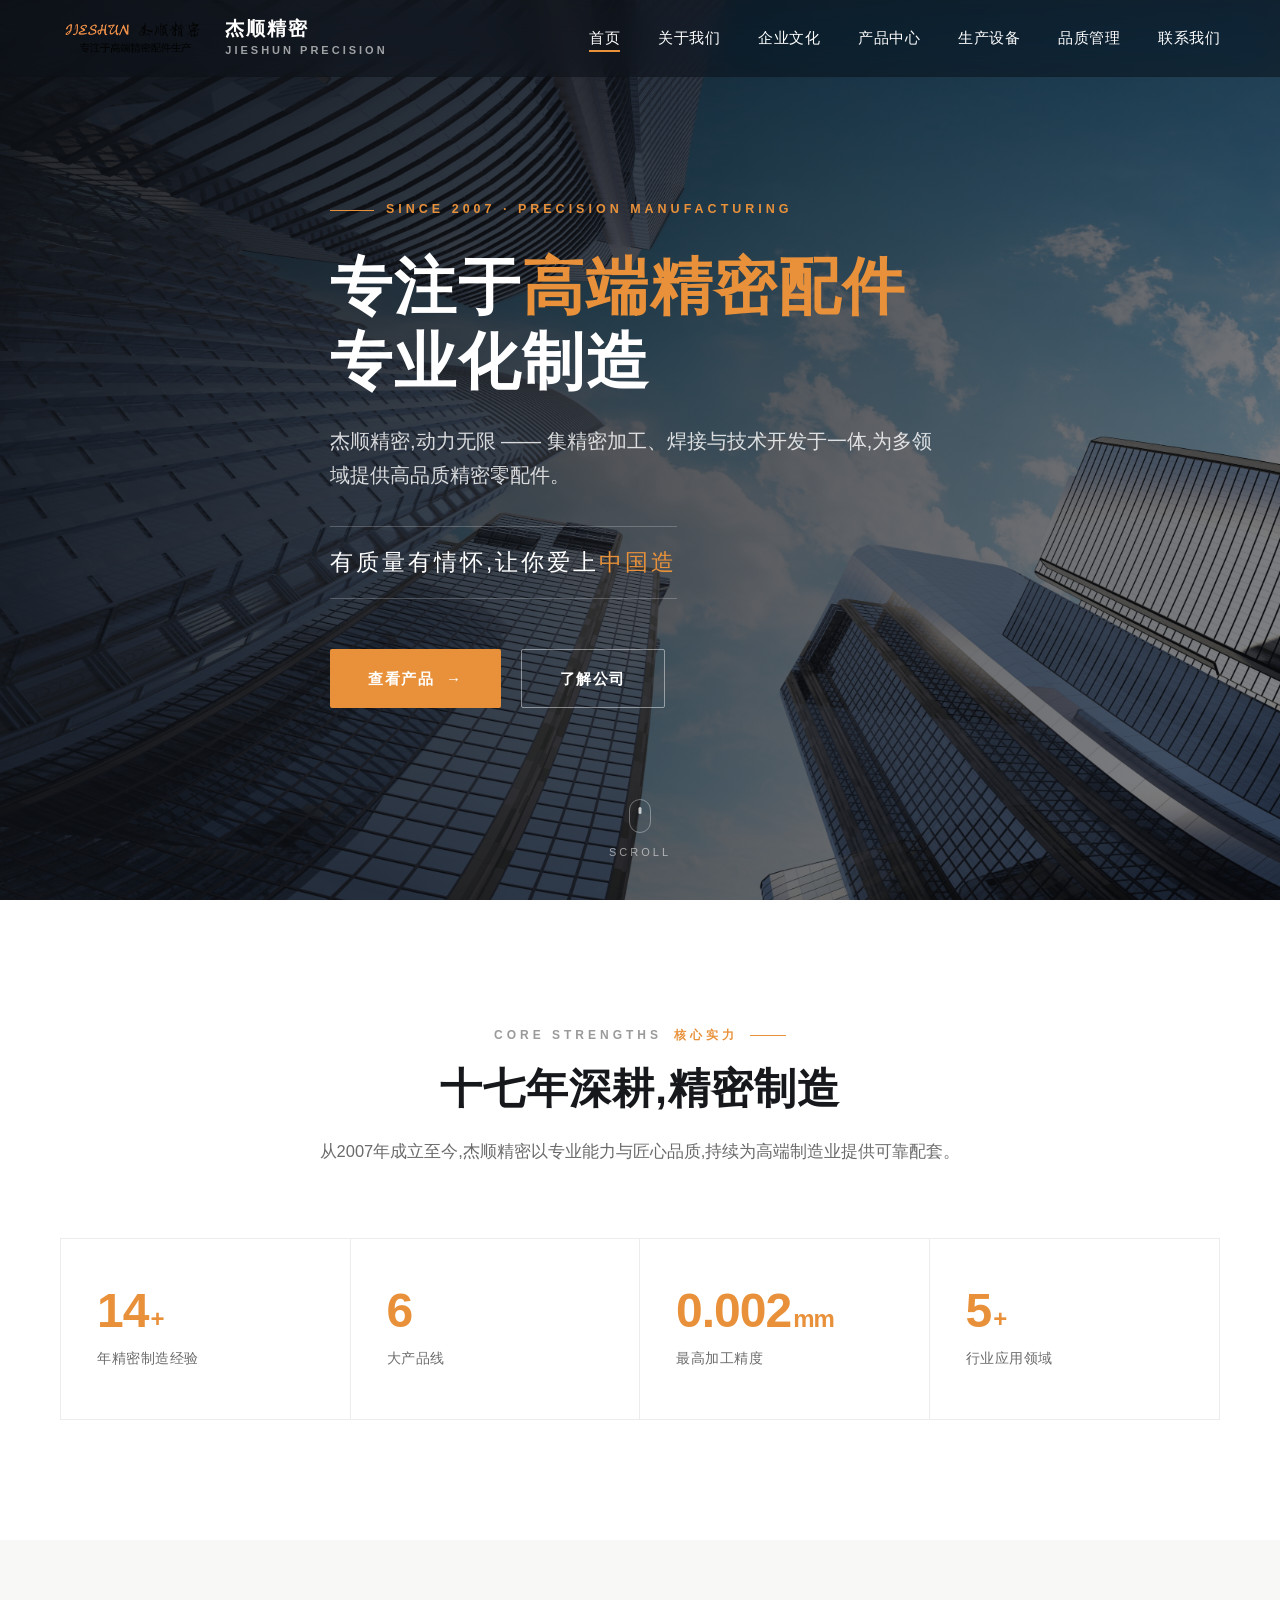
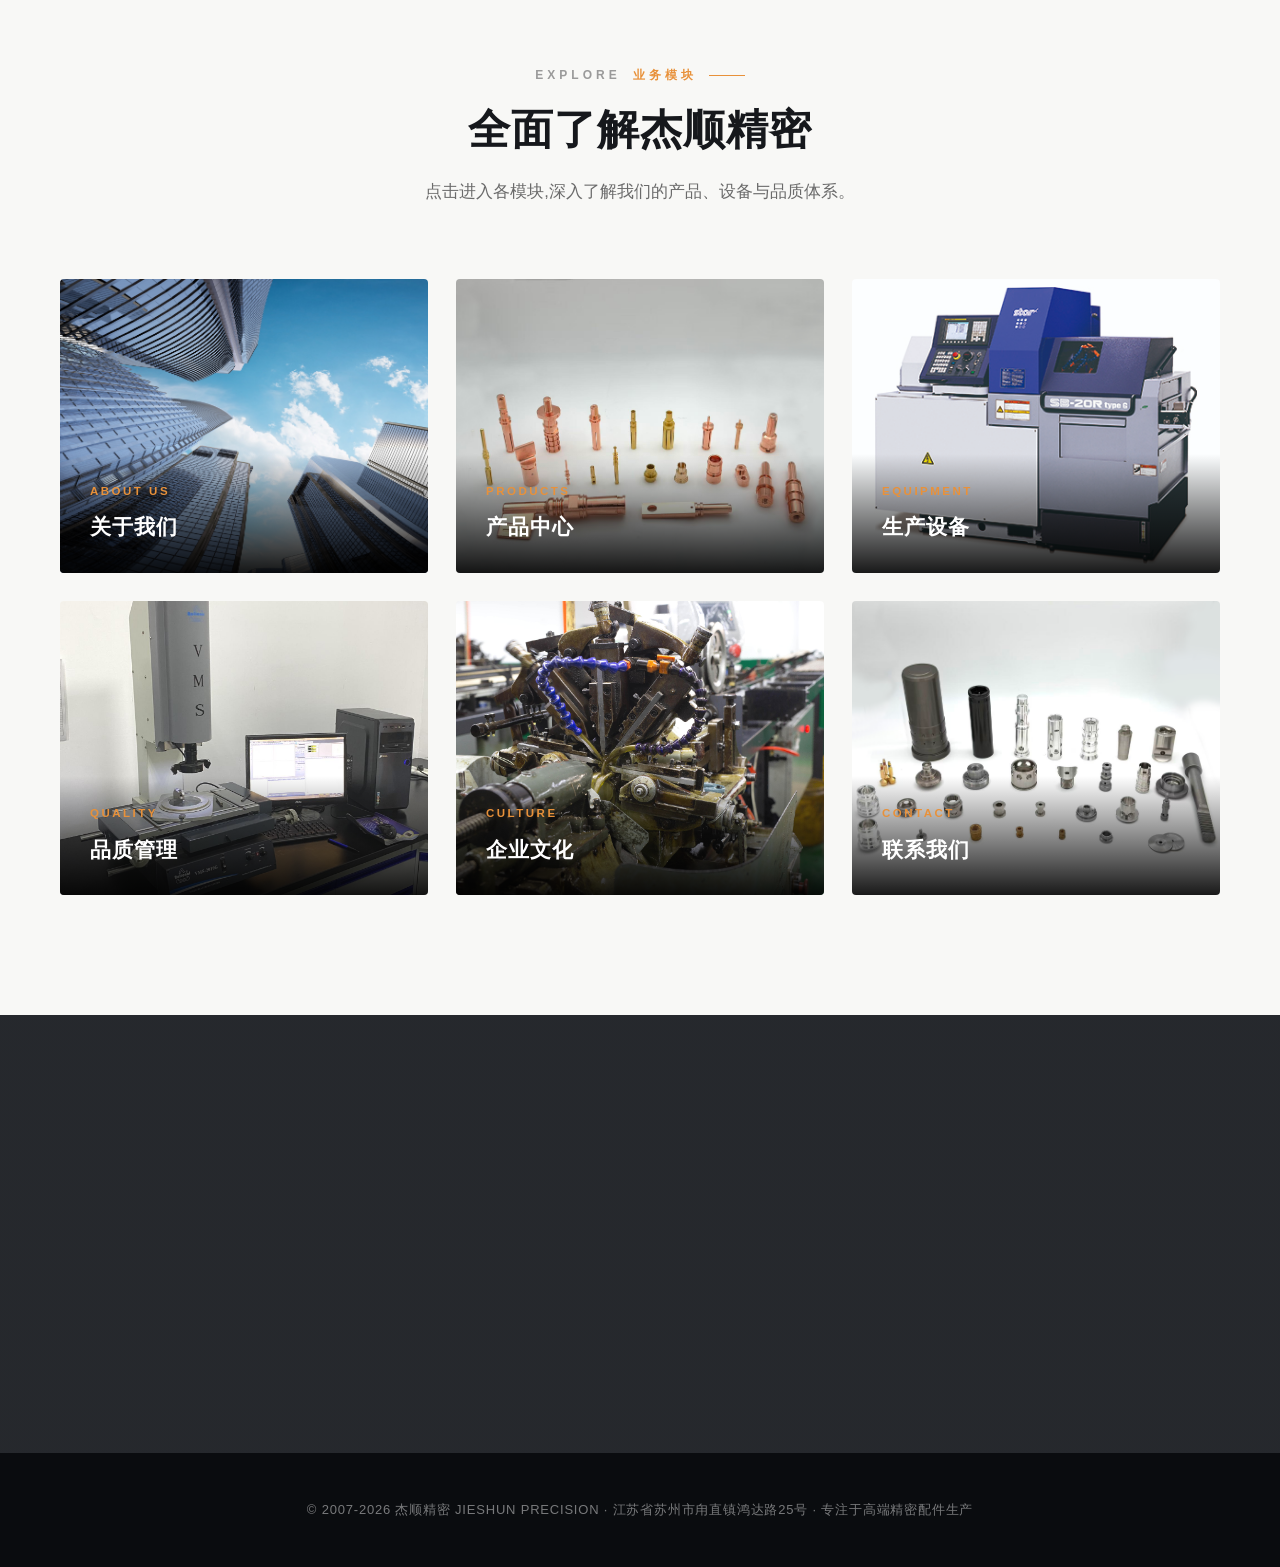
==== index.html @ 9401f881 "杰顺精密官网初始版本发布 基于企业简介PPT制作的多页面静态官网,采用HTML/CSS/JS技术栈,设计简洁大方: - 首页:Hero门户 + 核心数据 + 业务模块导航 - 关于我们/企业文化/产品" ====
<!DOCTYPE html>
<html lang="zh-CN">
<head>
<meta charset="UTF-8">
<meta name="viewport" content="width=device-width, initial-scale=1.0">
<title>杰顺精密 | JIESHUN — 专注于高端精密配件生产</title>
<meta name="description" content="杰顺精密成立于2007年,致力于高端精密零配件的专业化制造,提供高压清洗机、农机、3C电子、灯饰、汽车、航空航天及船舶用精密零配件。">
<link rel="stylesheet" href="assets/css/style.css">
</head>
<body>

<!-- Header -->
<header class="header on-dark" id="header">
  <div class="container">
    <nav class="nav">
      <a href="index.html" class="brand">
        <img src="assets/img/logo.png" alt="杰顺精密" class="brand-logo">
        <span class="brand-text">
          <span class="brand-cn">杰顺精密</span><br>
          <span class="brand-en">JIESHUN PRECISION</span>
        </span>
      </a>
      <ul class="nav-links" id="navLinks">
        <li><a href="index.html">首页</a></li>
        <li><a href="about.html">关于我们</a></li>
        <li><a href="culture.html">企业文化</a></li>
        <li><a href="products.html">产品中心</a></li>
        <li><a href="equipment.html">生产设备</a></li>
        <li><a href="quality.html">品质管理</a></li>
        <li><a href="contact.html">联系我们</a></li>
      </ul>
      <button class="nav-toggle" id="navToggle" aria-label="菜单">☰</button>
    </nav>
  </div>
</header>

<!-- Hero -->
<section class="hero" id="hero">
  <div class="hero-bg"></div>
  <div class="container">
    <div class="hero-content">
      <div class="hero-tag hero-fade f1">Since 2007 · Precision Manufacturing</div>
      <h1>
        <span class="hero-line"><span>专注于<span class="accent">高端精密配件</span></span></span>
        <span class="hero-line"><span>专业化制造</span></span>
      </h1>
      <p class="hero-sub hero-fade f2">杰顺精密,动力无限 —— 集精密加工、焊接与技术开发于一体,为多领域提供高品质精密零配件。</p>
      <div class="hero-slogan hero-fade f3">有质量有情怀,让你爱上<span>中国造</span></div>
      <div class="hero-actions hero-fade f4">
        <a href="products.html" class="btn btn-primary">查看产品 <span class="arrow">→</span></a>
        <a href="about.html" class="btn btn-ghost">了解公司</a>
      </div>
    </div>
  </div>
  <div class="scroll-hint">
    <div class="mouse"></div>
    <span>SCROLL</span>
  </div>
</section>

<!-- Highlights -->
<section class="section">
  <div class="container">
    <div class="sec-head center reveal">
      <div class="sec-eyebrow"><span class="en">CORE STRENGTHS</span> 核心实力</div>
      <h2 class="sec-title">十七年深耕,精密制造</h2>
      <p class="sec-desc">从2007年成立至今,杰顺精密以专业能力与匠心品质,持续为高端制造业提供可靠配套。</p>
    </div>
    <div class="highlights reveal d1">
      <div class="hl-card">
        <div class="hl-num"><span data-count="17">0</span><span class="unit">+</span></div>
        <div class="hl-label">年精密制造经验</div>
      </div>
      <div class="hl-card">
        <div class="hl-num"><span data-count="7">0</span></div>
        <div class="hl-label">大产品线</div>
      </div>
      <div class="hl-card">
        <div class="hl-num"><span data-count="0.002">0</span><span class="unit">mm</span></div>
        <div class="hl-label">最高加工精度</div>
      </div>
      <div class="hl-card">
        <div class="hl-num"><span data-count="6">0</span><span class="unit">+</span></div>
        <div class="hl-label">行业应用领域</div>
      </div>
    </div>
  </div>
</section>

<!-- Modules preview -->
<section class="section section-soft">
  <div class="container">
    <div class="sec-head center reveal">
      <div class="sec-eyebrow"><span class="en">EXPLORE</span> 业务模块</div>
      <h2 class="sec-title">全面了解杰顺精密</h2>
      <p class="sec-desc">点击进入各模块,深入了解我们的产品、设备与品质体系。</p>
    </div>
    <div class="modules">
      <a href="about.html" class="module-card reveal d1">
        <img src="assets/img/building.jpeg" alt="关于我们">
        <div class="module-arrow">→</div>
        <div class="module-info"><div class="m-en">About Us</div><h3>关于我们</h3></div>
      </a>
      <a href="products.html" class="module-card reveal d2">
        <img src="assets/img/product-connector.png" alt="产品中心">
        <div class="module-arrow">→</div>
        <div class="module-info"><div class="m-en">Products</div><h3>产品中心</h3></div>
      </a>
      <a href="equipment.html" class="module-card reveal d3">
        <img src="assets/img/equipment-star.jpeg" alt="生产设备">
        <div class="module-arrow">→</div>
        <div class="module-info"><div class="m-en">Equipment</div><h3>生产设备</h3></div>
      </a>
      <a href="quality.html" class="module-card reveal d1">
        <img src="assets/img/quality-1.png" alt="品质管理">
        <div class="module-arrow">→</div>
        <div class="module-info"><div class="m-en">Quality</div><h3>品质管理</h3></div>
      </a>
      <a href="culture.html" class="module-card reveal d2">
        <img src="assets/img/equipment-cam.png" alt="企业文化">
        <div class="module-arrow">→</div>
        <div class="module-info"><div class="m-en">Culture</div><h3>企业文化</h3></div>
      </a>
      <a href="contact.html" class="module-card reveal d3">
        <img src="assets/img/product-auto.png" alt="联系我们">
        <div class="module-arrow">→</div>
        <div class="module-info"><div class="m-en">Contact</div><h3>联系我们</h3></div>
      </a>
    </div>
  </div>
</section>

<!-- CTA banner -->
<section class="cta-banner">
  <div class="container">
    <div class="reveal">
      <h2>期待与您携手,共铸精密品质</h2>
      <p>如有产品需求或合作意向,欢迎随时联系杰顺精密,我们将为您提供专业的高精密配件解决方案。</p>
      <a href="contact.html" class="btn btn-primary">联系我们 <span class="arrow">→</span></a>
    </div>
  </div>
</section>

<!-- Footer -->
<footer class="footer">
  <div class="container">
    <p>© 2007-2026 杰顺精密 JIESHUN PRECISION · 江苏省苏州市甪直镇鸿达路25号 · 专注于高端精密配件生产</p>
  </div>
</footer>

<script src="assets/js/main.js"></script>
</body>
</html>
---- assets/css/style.css ----
/* ===== JIESHUN PRECISION · 官网样式 ===== */
:root{
  --orange:#E8913A;
  --orange-dark:#C97525;
  --gold:#d4a857;
  --ink:#16181c;
  --ink-soft:#3a3a3a;
  --gray:#6b6b6b;
  --gray-light:#9a9a9a;
  --line:#ececec;
  --bg:#ffffff;
  --bg-soft:#f8f8f6;
  --bg-dark:#0e1116;
  --bg-dark-2:#15181c;
  --shadow:0 24px 60px rgba(0,0,0,.1);
  --shadow-sm:0 8px 24px rgba(0,0,0,.06);
}
*{margin:0;padding:0;box-sizing:border-box}
html{scroll-behavior:smooth}
body{
  font-family:"PingFang SC","Microsoft YaHei","Helvetica Neue",Arial,sans-serif;
  color:var(--ink);background:var(--bg);line-height:1.7;
  -webkit-font-smoothing:antialiased;overflow-x:hidden;
}
img{display:block;max-width:100%}
a{text-decoration:none;color:inherit}
ul{list-style:none}
.container{max-width:1240px;margin:0 auto;padding:0 40px}

/* ===== Page enter animation ===== */
.page-enter{opacity:0;transform:translateY(16px)}
.page-enter.in{opacity:1;transform:none;transition:opacity .8s cubic-bezier(.22,.61,.36,1),transform .8s cubic-bezier(.22,.61,.36,1)}

/* ===== Header ===== */
.header{
  position:fixed;top:0;left:0;right:0;z-index:100;
  background:rgba(255,255,255,.92);backdrop-filter:blur(16px) saturate(140%);
  border-bottom:1px solid rgba(0,0,0,.05);transition:all .35s;
}
.header.scrolled{box-shadow:0 6px 30px rgba(0,0,0,.07);background:rgba(255,255,255,.97)}
.header.on-dark{background:rgba(14,17,22,.55)}
.nav{display:flex;align-items:center;justify-content:space-between;height:76px}
.brand{display:flex;align-items:center;gap:14px}
.brand-logo{height:36px;object-fit:contain}
.brand-text{line-height:1.15}
.brand-cn{font-size:19px;font-weight:700;letter-spacing:2px;color:var(--ink)}
.brand-en{font-size:11px;color:var(--gray);letter-spacing:3px;font-weight:600;text-transform:uppercase}
.header.on-dark .brand-cn,.header.on-dark .nav-links a{color:#fff}
.header.on-dark .brand-en{color:rgba(255,255,255,.6)}
.nav-links{display:flex;gap:38px}
.nav-links a{
  font-size:14.5px;color:var(--ink-soft);position:relative;padding:6px 0;
  font-weight:500;letter-spacing:.5px;transition:color .25s;
}
.nav-links a::after{
  content:"";position:absolute;left:0;bottom:0;height:2px;width:0;
  background:var(--orange);transition:width .35s cubic-bezier(.22,.61,.36,1);
}
.nav-links a:hover{color:var(--orange)}
.nav-links a:hover::after{width:100%}
.nav-links a.active{color:var(--orange)}
.nav-links a.active::after{width:100%}
.nav-toggle{display:none;font-size:24px;background:none;border:none;cursor:pointer;color:var(--ink)}

/* ===== Buttons ===== */
.btn{
  display:inline-flex;align-items:center;gap:12px;
  padding:16px 38px;font-size:15px;font-weight:600;letter-spacing:1.5px;
  border-radius:2px;transition:all .35s cubic-bezier(.22,.61,.36,1);cursor:pointer;border:none;position:relative;overflow:hidden;
}
.btn-primary{background:var(--orange);color:#fff}
.btn-primary:hover{background:var(--orange-dark);transform:translateY(-3px);box-shadow:0 12px 30px rgba(232,145,58,.35)}
.btn-ghost{background:transparent;color:#fff;border:1.5px solid rgba(255,255,255,.45)}
.btn-ghost:hover{border-color:#fff;background:rgba(255,255,255,.08);transform:translateY(-3px)}
.btn-dark{background:var(--ink);color:#fff}
.btn-dark:hover{background:#000;transform:translateY(-3px);box-shadow:0 12px 30px rgba(0,0,0,.2)}
.btn .arrow{transition:transform .3s}
.btn:hover .arrow{transform:translateX(5px)}

/* ===== Section ===== */
.section{padding:120px 0}
.section-soft{background:var(--bg-soft)}
.section-dark{background:var(--bg-dark);color:#fff}
.sec-head{max-width:760px;margin-bottom:72px}
.sec-head.center{text-align:center;margin-left:auto;margin-right:auto}
.sec-eyebrow{
  display:inline-flex;align-items:center;gap:12px;font-size:12px;letter-spacing:4px;
  color:var(--orange);text-transform:uppercase;font-weight:700;margin-bottom:18px;
}
.sec-eyebrow::before{content:"";width:36px;height:1px;background:var(--orange)}
.sec-head.center .sec-eyebrow::before{display:none}
.sec-head.center .sec-eyebrow{justify-content:center}
.sec-head.center .sec-eyebrow::after{content:"";width:36px;height:1px;background:var(--orange)}
.sec-eyebrow .en{color:var(--gray-light)}
.sec-title{font-size:42px;font-weight:700;letter-spacing:1px;margin-bottom:20px;line-height:1.25}
.sec-desc{font-size:16.5px;color:var(--gray);line-height:1.85}

/* ===== Reveal animation ===== */
.reveal{opacity:0;transform:translateY(36px);transition:opacity .9s cubic-bezier(.22,.61,.36,1),transform .9s cubic-bezier(.22,.61,.36,1)}
.reveal.in{opacity:1;transform:none}
.reveal.d1{transition-delay:.12s}
.reveal.d2{transition-delay:.24s}
.reveal.d3{transition-delay:.36s}

/* ===== Page hero (sub pages) ===== */
.page-hero{
  position:relative;padding:200px 0 100px;color:#fff;overflow:hidden;
}
.page-hero::before{
  content:"";position:absolute;inset:0;
  background:linear-gradient(120deg,rgba(14,17,22,.96) 0%,rgba(14,17,22,.75) 55%,rgba(14,17,22,.5) 100%),
    url("../img/building.jpeg") center/cover no-repeat;
}
.page-hero .container{position:relative;z-index:2}
.page-hero .sec-eyebrow{color:var(--orange)}
.page-hero .sec-eyebrow .en{color:rgba(255,255,255,.5)}
.page-hero h1{font-size:52px;font-weight:700;letter-spacing:1px;margin-bottom:18px;line-height:1.2}
.page-hero .ph-sub{font-size:18px;color:rgba(255,255,255,.75);max-width:560px;font-weight:300}
.breadcrumb{margin-top:28px;font-size:13px;color:rgba(255,255,255,.45);letter-spacing:1px}
.breadcrumb a:hover{color:var(--orange)}
.breadcrumb .sep{margin:0 10px}

/* ===== Hero (home) ===== */
.hero{
  position:relative;min-height:100vh;display:flex;align-items:center;color:#fff;overflow:hidden;
}
.hero-bg{
  position:absolute;inset:0;
  background:linear-gradient(115deg,rgba(14,17,22,.94) 0%,rgba(14,17,22,.7) 50%,rgba(14,17,22,.5) 100%),
    url("../img/building.jpeg") center/cover no-repeat;
  transform:scale(1.05);
}
.hero-content{position:relative;z-index:2;max-width:780px}
.hero-tag{
  display:inline-flex;align-items:center;gap:12px;font-size:12.5px;letter-spacing:4px;
  color:var(--orange);text-transform:uppercase;margin-bottom:28px;font-weight:700;
}
.hero-tag::before{content:"";width:44px;height:1px;background:var(--orange)}
.hero h1{font-size:62px;line-height:1.22;font-weight:700;letter-spacing:2px;margin-bottom:24px}
.hero h1 .accent{color:var(--orange);position:relative}
.hero-sub{font-size:20px;color:rgba(255,255,255,.82);margin-bottom:34px;font-weight:300;max-width:620px}
.hero-slogan{
  display:inline-block;padding:16px 0;font-size:23px;font-weight:500;letter-spacing:3px;
  border-top:1px solid rgba(255,255,255,.22);border-bottom:1px solid rgba(255,255,255,.22);margin-bottom:50px;
}
.hero-slogan span{color:var(--orange)}
.hero-actions{display:flex;gap:20px;flex-wrap:wrap}
.scroll-hint{position:absolute;bottom:38px;left:50%;transform:translateX(-50%);color:rgba(255,255,255,.55);font-size:11px;letter-spacing:3px;z-index:2;display:flex;flex-direction:column;align-items:center;gap:10px}
.scroll-hint .mouse{width:22px;height:34px;border:1.5px solid rgba(255,255,255,.35);border-radius:12px;position:relative}
.scroll-hint .mouse::before{content:"";position:absolute;top:7px;left:50%;transform:translateX(-50%);width:3px;height:7px;background:rgba(255,255,255,.7);border-radius:2px;animation:wheel 1.7s infinite}
@keyframes wheel{0%{opacity:1;transform:translate(-50%,0)}100%{opacity:0;transform:translate(-50%,10px)}}

/* hero text staggered enter */
.hero-line{display:block;overflow:hidden}
.hero-line>span{display:block;transform:translateY(110%);transition:transform 1s cubic-bezier(.22,.61,.36,1)}
.hero.in .hero-line>span{transform:none}
.hero.in .hero-line:nth-child(2)>span{transition-delay:.12s}
.hero.in .hero-line:nth-child(3)>span{transition-delay:.24s}
.hero-fade{opacity:0;transform:translateY(20px);transition:opacity .9s,transform .9s}
.hero.in .hero-fade{opacity:1;transform:none}
.hero.in .hero-fade.f1{transition-delay:.5s}
.hero.in .hero-fade.f2{transition-delay:.62s}
.hero.in .hero-fade.f3{transition-delay:.74s}
.hero.in .hero-fade.f4{transition-delay:.86s}

/* ===== Home highlights ===== */
.highlights{display:grid;grid-template-columns:repeat(4,1fr);gap:0;border:1px solid var(--line);background:#fff}
.hl-card{padding:48px 36px;border-right:1px solid var(--line);transition:background .35s}
.hl-card:last-child{border-right:none}
.hl-card:hover{background:var(--bg-soft)}
.hl-num{font-size:48px;font-weight:700;color:var(--orange);line-height:1;font-family:"Helvetica Neue",Arial;letter-spacing:-1px}
.hl-num .unit{font-size:24px;margin-left:2px}
.hl-label{font-size:14px;color:var(--gray);margin-top:12px;letter-spacing:.5px}

/* ===== Home modules preview ===== */
.modules{display:grid;grid-template-columns:repeat(3,1fr);gap:28px}
.module-card{
  position:relative;border-radius:4px;overflow:hidden;background:var(--bg-dark);aspect-ratio:4/3.2;
  transition:transform .5s cubic-bezier(.22,.61,.36,1),box-shadow .5s;
}
.module-card img{width:100%;height:100%;object-fit:cover;transition:transform .8s cubic-bezier(.22,.61,.36,1),opacity .4s}
.module-card:hover{transform:translateY(-8px);box-shadow:var(--shadow)}
.module-card:hover img{transform:scale(1.1);opacity:.7}
.module-info{position:absolute;left:0;right:0;bottom:0;padding:28px 30px;color:#fff;background:linear-gradient(180deg,transparent,rgba(0,0,0,.9))}
.module-info .m-en{font-size:11.5px;color:var(--orange);letter-spacing:2.5px;text-transform:uppercase;margin-bottom:8px;font-weight:700}
.module-info h3{font-size:21px;font-weight:700;letter-spacing:1px}
.module-arrow{position:absolute;top:24px;right:24px;width:42px;height:42px;border-radius:50%;background:rgba(255,255,255,.15);backdrop-filter:blur(6px);display:flex;align-items:center;justify-content:center;color:#fff;font-size:18px;transition:all .4s;opacity:0;transform:translateX(-10px)}
.module-card:hover .module-arrow{opacity:1;transform:none;background:var(--orange)}

/* ===== CTA banner ===== */
.cta-banner{position:relative;padding:100px 0;color:#fff;text-align:center;overflow:hidden}
.cta-banner::before{content:"";position:absolute;inset:0;background:linear-gradient(rgba(14,17,22,.9),rgba(14,17,22,.9)),url("../img/equipment-star.jpeg") center/cover fixed no-repeat}
.cta-banner .container{position:relative;z-index:2}
.cta-banner h2{font-size:40px;font-weight:700;letter-spacing:1px;margin-bottom:18px}
.cta-banner p{font-size:17px;color:rgba(255,255,255,.7);margin-bottom:36px;max-width:560px;margin-left:auto;margin-right:auto}

/* ===== About page ===== */
.about-intro{display:grid;grid-template-columns:1.15fr 1fr;gap:72px;align-items:center}
.about-est{font-size:14px;color:var(--orange);letter-spacing:3px;font-weight:700;margin-bottom:18px}
.about-text{font-size:16.5px;color:var(--ink-soft);line-height:2.05;margin-bottom:26px}
.about-text .hl{color:var(--orange);font-weight:700;font-size:22px}
.about-quote{padding:28px 32px;background:var(--bg-soft);border-left:3px solid var(--orange);font-size:18px;font-weight:500;color:var(--ink);line-height:1.85}
.about-quote span{display:block;font-size:14px;color:var(--gray);font-weight:400;margin-top:10px}
.about-img{position:relative;border-radius:4px;overflow:hidden;box-shadow:var(--shadow)}
.about-img img{width:100%;height:520px;object-fit:cover}
.about-img::after{content:"";position:absolute;inset:0;background:linear-gradient(180deg,transparent 55%,rgba(0,0,0,.3))}
.about-img .img-cap{position:absolute;left:0;right:0;bottom:0;padding:24px 28px;color:#fff;z-index:2;font-size:15px;letter-spacing:1px;font-weight:500}

.about-stats-row{display:grid;grid-template-columns:repeat(4,1fr);gap:0;border-top:1px solid var(--line);border-bottom:1px solid var(--line);background:#fff}
.as-cell{padding:48px 32px;border-right:1px solid var(--line);text-align:center}
.as-cell:last-child{border-right:none}
.as-num{font-size:46px;font-weight:700;color:var(--ink);line-height:1;font-family:"Helvetica Neue",Arial}
.as-num .u{color:var(--orange);font-size:24px;margin-left:2px}
.as-label{font-size:13.5px;color:var(--gray);margin-top:14px;letter-spacing:.5px}

.about-vision{display:grid;grid-template-columns:1fr 1fr;gap:60px;align-items:center}
.vision-img{border-radius:4px;overflow:hidden;box-shadow:var(--shadow)}
.vision-img img{width:100%;height:460px;object-fit:cover}
.vision-text h3{font-size:30px;font-weight:700;margin-bottom:20px;letter-spacing:1px}
.vision-text p{font-size:16px;color:var(--ink-soft);line-height:2;margin-bottom:18px}

/* ===== Culture page ===== */
.culture-grid{display:grid;grid-template-columns:repeat(4,1fr);gap:24px}
.culture-card{background:#fff;border:1px solid var(--line);border-radius:4px;padding:46px 32px;transition:all .4s;position:relative;overflow:hidden}
.culture-card::before{content:"";position:absolute;top:0;left:0;width:100%;height:3px;background:var(--orange);transform:scaleX(0);transform-origin:left;transition:transform .45s cubic-bezier(.22,.61,.36,1)}
.culture-card:hover{transform:translateY(-8px);box-shadow:var(--shadow);border-color:transparent}
.culture-card:hover::before{transform:scaleX(1)}
.culture-num{font-size:13px;color:var(--orange);letter-spacing:2px;font-weight:700;margin-bottom:18px}
.culture-card h3{font-size:22px;font-weight:700;margin-bottom:16px;letter-spacing:1px}
.culture-card p{font-size:14.5px;color:var(--gray);line-height:1.9}

.culture-detail{display:grid;grid-template-columns:1fr 1fr;gap:40px;margin-top:60px}
.cd-card{background:var(--bg-soft);padding:48px 40px;border-radius:4px;border-top:3px solid var(--orange)}
.cd-card .cd-en{font-size:12px;color:var(--orange);letter-spacing:3px;font-weight:700;text-transform:uppercase;margin-bottom:14px}
.cd-card h4{font-size:24px;font-weight:700;margin-bottom:18px}
.cd-card p{font-size:15.5px;color:var(--ink-soft);line-height:1.95}
.cd-card ul{margin-top:18px}
.cd-card li{padding:7px 0 7px 22px;position:relative;font-size:15px;color:var(--ink-soft)}
.cd-card li::before{content:"";position:absolute;left:0;top:14px;width:8px;height:8px;background:var(--orange);border-radius:50%}

/* ===== Products page ===== */
.product-tabs{display:flex;gap:12px;flex-wrap:wrap;margin-bottom:48px;justify-content:center}
.ptab{
  padding:11px 26px;border:1px solid var(--line);background:#fff;border-radius:30px;
  font-size:14.5px;font-weight:500;color:var(--ink-soft);cursor:pointer;transition:all .3s;letter-spacing:.5px;
}
.ptab:hover{border-color:var(--orange);color:var(--orange)}
.ptab.active{background:var(--orange);color:#fff;border-color:var(--orange);box-shadow:0 8px 20px rgba(232,145,58,.3)}
.products-gallery{display:grid;grid-template-columns:repeat(3,1fr);gap:28px}
.pcard{position:relative;border-radius:4px;overflow:hidden;background:var(--bg-dark);aspect-ratio:4/3;cursor:pointer}
.pcard img{width:100%;height:100%;object-fit:cover;transition:transform .7s,opacity .4s}
.pcard:hover img{transform:scale(1.1);opacity:.78}
.pcard .p-mask{position:absolute;inset:0;background:linear-gradient(180deg,transparent 45%,rgba(0,0,0,.9));display:flex;align-items:flex-end;padding:26px 28px;color:#fff}
.pcard .p-en{font-size:11.5px;color:var(--orange);letter-spacing:2.5px;text-transform:uppercase;margin-bottom:8px;font-weight:700}
.pcard h3{font-size:20px;font-weight:700;letter-spacing:1px}
.pcard .p-desc{max-height:0;overflow:hidden;opacity:0;transition:all .5s;font-size:13.5px;color:rgba(255,255,255,.85);margin-top:10px;line-height:1.7}
.pcard:hover .p-desc{max-height:120px;opacity:1}

.product-feature{display:grid;grid-template-columns:1fr 1fr;gap:60px;align-items:center;margin-top:100px;padding-top:80px;border-top:1px solid var(--line)}
.pf-img{border-radius:4px;overflow:hidden;box-shadow:var(--shadow)}
.pf-img img{width:100%;height:440px;object-fit:cover}
.pf-text h3{font-size:28px;font-weight:700;margin-bottom:18px}
.pf-text p{font-size:16px;color:var(--ink-soft);line-height:2;margin-bottom:20px}
.pf-list li{padding:10px 0 10px 28px;position:relative;font-size:15.5px;color:var(--ink-soft);border-bottom:1px solid var(--line)}
.pf-list li::before{content:"✓";position:absolute;left:0;top:10px;color:var(--orange);font-weight:700;font-size:17px}
.pf-list li:last-child{border-bottom:none}

/* ===== Equipment page ===== */
.equip-summary{display:grid;grid-template-columns:repeat(4,1fr);gap:24px;margin-bottom:80px}
.es-card{background:#fff;border:1px solid var(--line);border-radius:4px;padding:36px 28px;text-align:center;transition:all .35s}
.es-card:hover{transform:translateY(-6px);box-shadow:var(--shadow-sm);border-color:transparent}
.es-num{font-size:40px;font-weight:700;color:var(--orange);line-height:1;font-family:"Helvetica Neue",Arial}
.es-label{font-size:14px;color:var(--gray);margin-top:12px}

.equip-grid{display:grid;grid-template-columns:repeat(2,1fr);gap:32px}
.equip-card{background:#fff;border:1px solid var(--line);border-radius:4px;overflow:hidden;display:grid;grid-template-columns:1fr 1fr;transition:all .4s}
.equip-card:hover{box-shadow:var(--shadow);transform:translateY(-6px);border-color:transparent}
.equip-img{background:var(--bg-soft);overflow:hidden}
.equip-img img{width:100%;height:100%;object-fit:cover;transition:transform .7s}
.equip-card:hover .equip-img img{transform:scale(1.06)}
.equip-body{padding:36px 32px}
.equip-body .e-tag{font-size:12px;color:var(--orange);letter-spacing:2.5px;font-weight:700;margin-bottom:12px;text-transform:uppercase}
.equip-body h3{font-size:21px;font-weight:700;margin-bottom:16px;letter-spacing:.5px}
.equip-body li{font-size:14.5px;color:var(--ink-soft);padding:6px 0 6px 20px;position:relative}
.equip-body li::before{content:"";position:absolute;left:0;top:13px;width:7px;height:7px;background:var(--orange);border-radius:50%}

.equip-table{margin-top:80px;background:#fff;border:1px solid var(--line);border-radius:4px;overflow:hidden}
.equip-table h3{padding:28px 36px;font-size:20px;font-weight:700;border-bottom:1px solid var(--line);background:var(--bg-soft)}
.etbl{width:100%;border-collapse:collapse}
.etbl th,.etbl td{padding:16px 36px;text-align:left;font-size:14px;border-bottom:1px solid var(--line)}
.etbl th{background:var(--bg-soft);color:var(--gray);font-weight:600;letter-spacing:.5px;font-size:12.5px;text-transform:uppercase}
.etbl tr:last-child td{border-bottom:none}
.etbl tbody tr:hover{background:var(--bg-soft)}
.etbl td:first-child{font-weight:600;color:var(--ink)}

/* ===== Quality page ===== */
.quality-flow{display:flex;flex-wrap:wrap;align-items:center;justify-content:center;gap:6px;margin-bottom:72px}
.flow-step{background:#fff;border:1px solid var(--line);padding:13px 24px;border-radius:30px;font-size:14px;font-weight:500;color:var(--ink-soft);transition:all .35s}
.flow-step:hover{background:var(--orange);color:#fff;border-color:var(--orange);transform:translateY(-3px);box-shadow:0 8px 18px rgba(232,145,58,.25)}
.flow-arrow{color:var(--orange);font-weight:700;font-size:16px}
.quality-grid{display:grid;grid-template-columns:repeat(4,1fr);gap:22px}
.quality-card{background:#fff;border:1px solid var(--line);border-radius:4px;padding:40px 26px;text-align:center;transition:all .35s}
.quality-card:hover{transform:translateY(-8px);box-shadow:var(--shadow);border-color:transparent}
.q-icon{width:58px;height:58px;margin:0 auto 20px;border-radius:50%;background:var(--bg-soft);display:flex;align-items:center;justify-content:center;color:var(--orange);font-size:22px;font-weight:700;border:1.5px solid var(--orange);font-family:"Helvetica Neue",Arial}
.quality-card h4{font-size:17px;font-weight:700;margin-bottom:8px}
.quality-card p{font-size:13.5px;color:var(--gray);line-height:1.7}
.quality-imgs{display:grid;grid-template-columns:repeat(2,1fr);gap:28px;margin-top:72px}
.qbox{border-radius:4px;overflow:hidden;box-shadow:var(--shadow-sm);background:#fff}
.qbox img{width:100%;height:340px;object-fit:cover;transition:transform .6s}
.qbox:hover img{transform:scale(1.05)}
.qcap{padding:18px 26px;text-align:center;font-size:15px;font-weight:600;color:var(--ink-soft);border-top:1px solid var(--line)}

/* ===== Contact page ===== */
.contact-grid{display:grid;grid-template-columns:1.1fr 1fr;gap:72px;align-items:start}
.contact-info h3{font-size:30px;font-weight:700;margin-bottom:14px;letter-spacing:1px}
.contact-info .c-sub{color:rgba(255,255,255,.6);margin-bottom:40px;font-size:15.5px}
.contact-list li{display:flex;gap:20px;padding:22px 0;border-bottom:1px solid rgba(255,255,255,.12)}
.contact-list .c-ico{flex-shrink:0;width:46px;height:46px;border-radius:50%;background:var(--orange);display:flex;align-items:center;justify-content:center;font-size:19px;color:#fff}
.contact-list .c-label{font-size:12.5px;color:rgba(255,255,255,.5);margin-bottom:5px;letter-spacing:1px}
.contact-list .c-value{font-size:17px;color:#fff;font-weight:500}
.contact-map{background:rgba(255,255,255,.04);border:1px solid rgba(255,255,255,.13);border-radius:4px;padding:56px 40px;display:flex;flex-direction:column;justify-content:center;align-items:center;text-align:center;min-height:340px}
.contact-map .pin{width:72px;height:72px;border-radius:50%;background:var(--orange);display:flex;align-items:center;justify-content:center;font-size:32px;color:#fff;margin-bottom:28px;box-shadow:0 12px 30px rgba(232,145,58,.35)}
.contact-map h4{font-size:20px;margin-bottom:10px}
.contact-map p{color:rgba(255,255,255,.6);font-size:14.5px;max-width:300px;line-height:1.8}

/* ===== Footer ===== */
.footer{background:#0a0c0f;color:rgba(255,255,255,.45);padding:46px 0;text-align:center}
.footer p{font-size:13px;letter-spacing:.8px}

/* ===== Responsive ===== */
@media(max-width:980px){
  .nav-links{display:none}
  .nav-toggle{display:block}
  .nav-links.open{display:flex;flex-direction:column;position:absolute;top:76px;left:0;right:0;background:#fff;padding:24px 40px;gap:18px;border-bottom:1px solid var(--line);box-shadow:0 12px 30px rgba(0,0,0,.08)}
  .header.on-dark .nav-links.open a{color:var(--ink)}
  .hero h1{font-size:40px}
  .hero-sub{font-size:17px}
  .page-hero h1{font-size:38px}
  .sec-title{font-size:32px}
  .about-intro,.about-vision,.contact-grid,.product-feature,.culture-detail{grid-template-columns:1fr;gap:44px}
  .about-img img,.vision-img img{height:340px}
  .culture-grid,.modules,.products-gallery{grid-template-columns:repeat(2,1fr)}
  .highlights,.about-stats-row,.equip-summary{grid-template-columns:repeat(2,1fr)}
  .hl-card,.as-cell{border-bottom:1px solid var(--line)}
  .equip-grid{grid-template-columns:1fr}
  .equip-card{grid-template-columns:1fr}
  .equip-img img{height:240px}
  .quality-grid{grid-template-columns:repeat(2,1fr)}
  .container{padding:0 24px}
  .section{padding:80px 0}
  .page-hero{padding:150px 0 70px}
  .cta-banner h2{font-size:30px}
}
@media(max-width:560px){
  .culture-grid,.modules,.products-gallery,.highlights,.about-stats-row,.equip-summary,.quality-grid,.quality-imgs{grid-template-columns:1fr}
  .hero h1{font-size:32px}
  .hero-slogan{font-size:19px}
  .page-hero h1{font-size:30px}
  .sec-title{font-size:26px}
  .hl-num,.as-num,.es-num{font-size:36px}
  .etbl th,.etbl td{padding:14px 20px;font-size:13px}
}
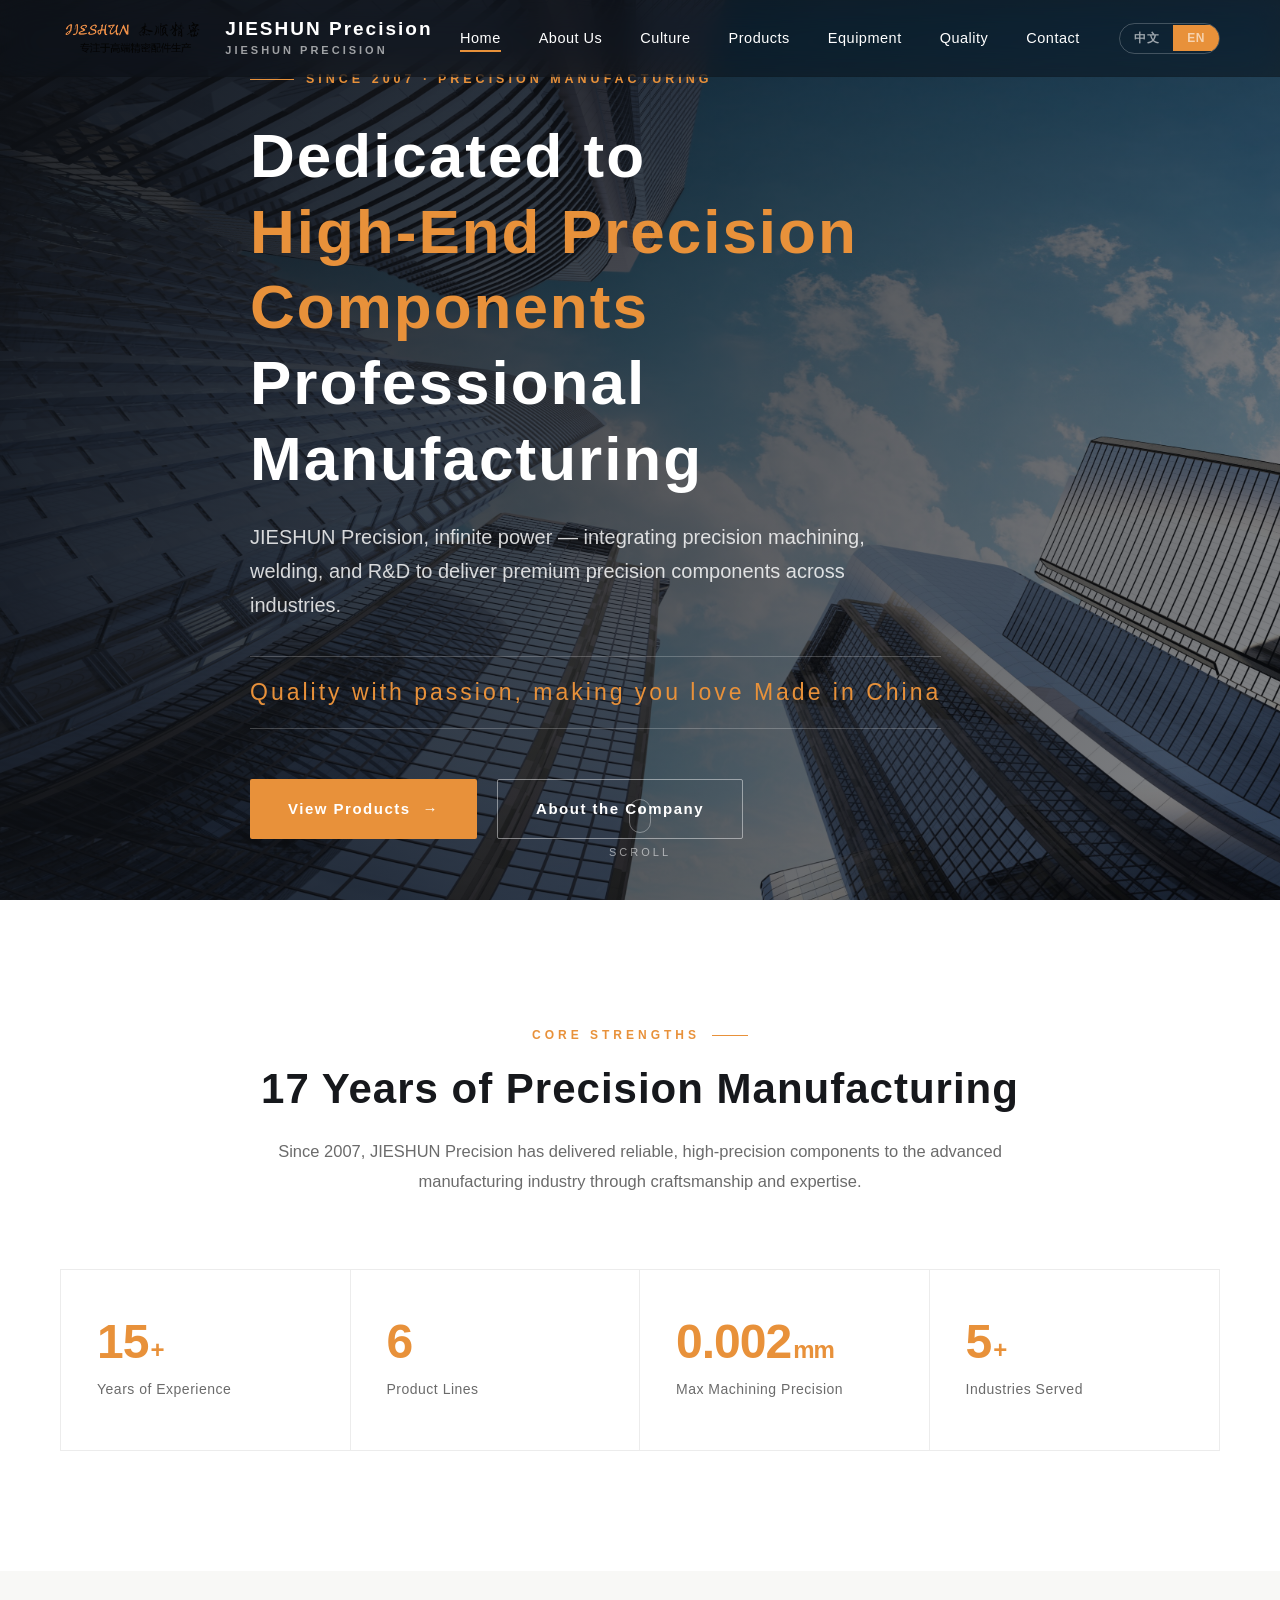
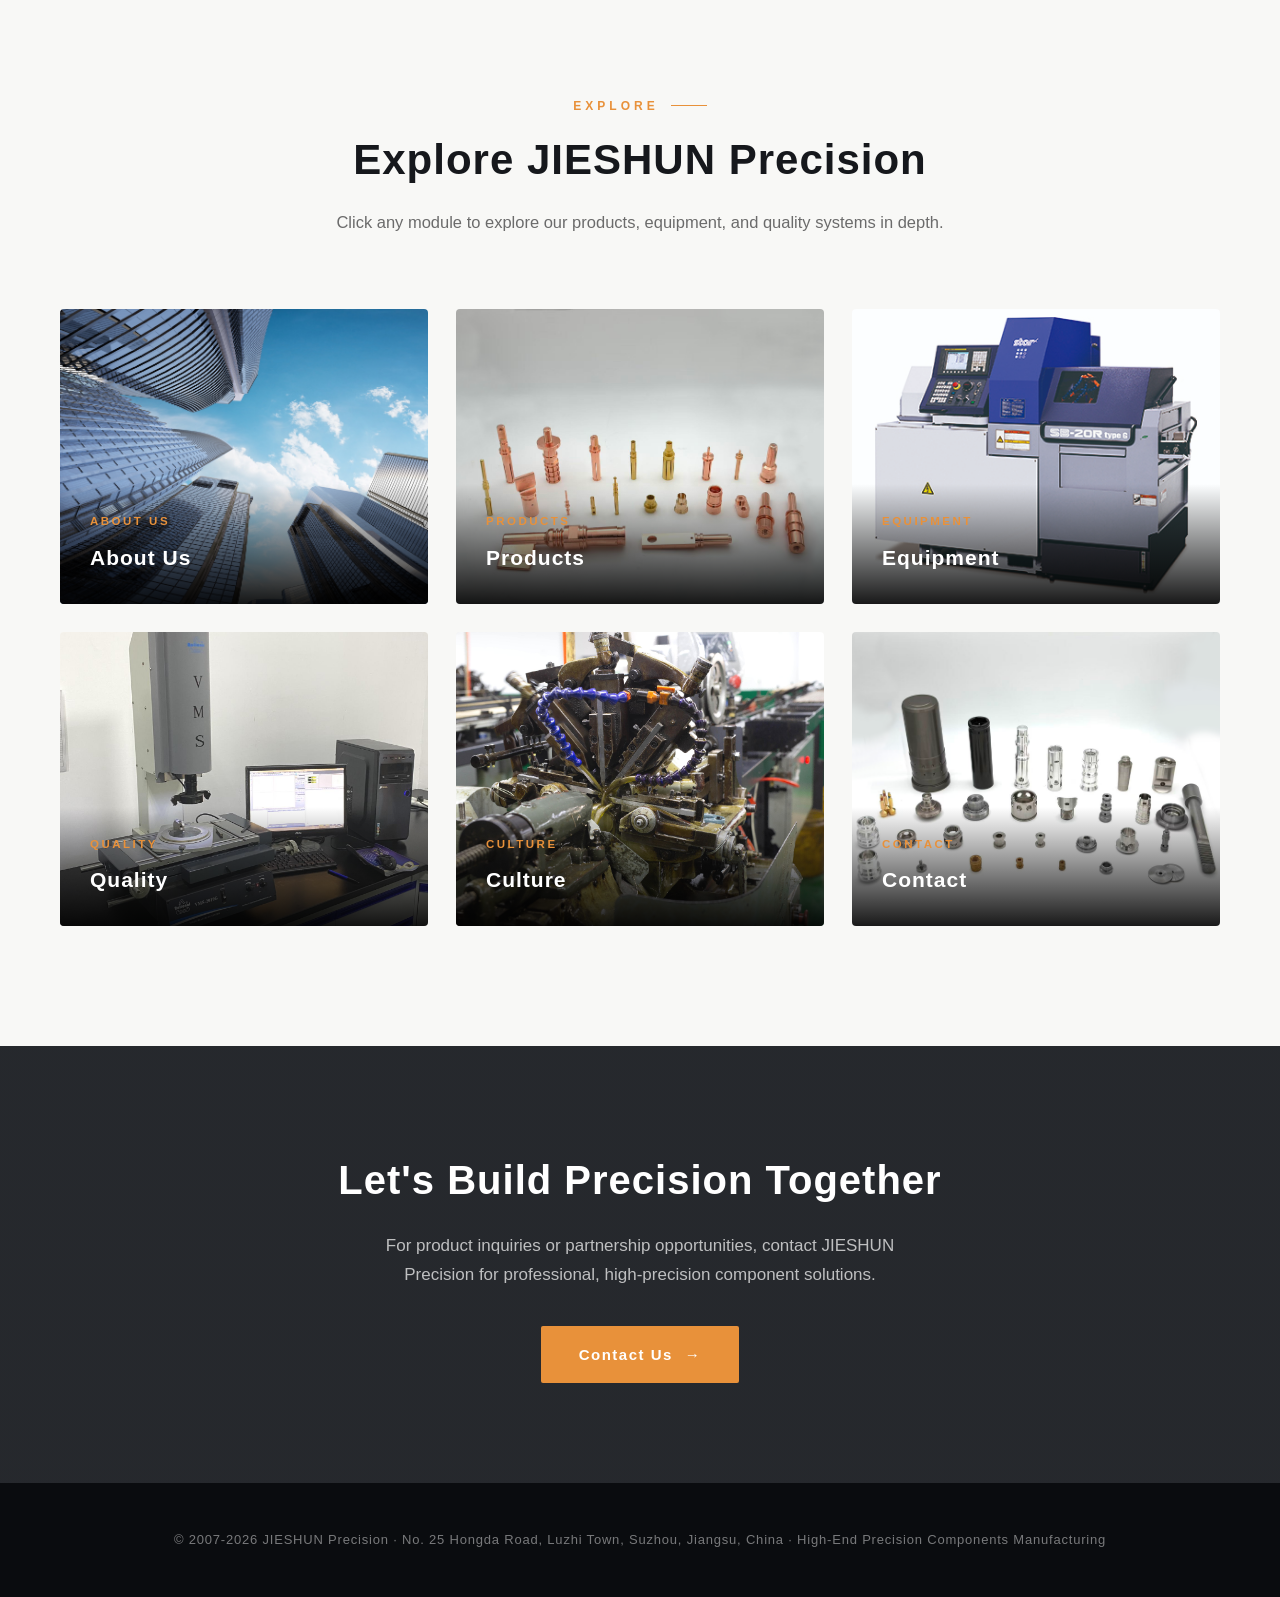
==== commit 270643c6: "feat: 新增中英文切换 + 品质页动态流程图 - 新增 assets/js/i18n.js 多语言系统(中英双语字典260+条,工业专业术语) - 7个页面统一加入 中文/EN 语言切换按钮,da" ====
--- a/index.html
+++ b/index.html
@@ -7,7 +7,7 @@
 <meta name="description" content="杰顺精密成立于2007年,致力于高端精密零配件的专业化制造,提供高压清洗机、农机、3C电子、灯饰、汽车、航空航天及船舶用精密零配件。">
 <link rel="stylesheet" href="assets/css/style.css">
 </head>
-<body>
+<body data-page-title="title.home" data-page-meta="meta.home">
 
 <!-- Header -->
 <header class="header on-dark" id="header">
@@ -16,20 +16,26 @@
       <a href="index.html" class="brand">
         <img src="assets/img/logo.png" alt="杰顺精密" class="brand-logo">
         <span class="brand-text">
-          <span class="brand-cn">杰顺精密</span><br>
+          <span class="brand-cn" data-i18n="brand.cn">杰顺精密</span><br>
           <span class="brand-en">JIESHUN PRECISION</span>
         </span>
       </a>
       <ul class="nav-links" id="navLinks">
-        <li><a href="index.html">首页</a></li>
-        <li><a href="about.html">关于我们</a></li>
-        <li><a href="culture.html">企业文化</a></li>
-        <li><a href="products.html">产品中心</a></li>
-        <li><a href="equipment.html">生产设备</a></li>
-        <li><a href="quality.html">品质管理</a></li>
-        <li><a href="contact.html">联系我们</a></li>
+        <li><a href="index.html" data-i18n="nav.home">首页</a></li>
+        <li><a href="about.html" data-i18n="nav.about">关于我们</a></li>
+        <li><a href="culture.html" data-i18n="nav.culture">企业文化</a></li>
+        <li><a href="products.html" data-i18n="nav.products">产品中心</a></li>
+        <li><a href="equipment.html" data-i18n="nav.equipment">生产设备</a></li>
+        <li><a href="quality.html" data-i18n="nav.quality">品质管理</a></li>
+        <li><a href="contact.html" data-i18n="nav.contact">联系我们</a></li>
       </ul>
-      <button class="nav-toggle" id="navToggle" aria-label="菜单">☰</button>
+      <div class="nav-right">
+        <div class="lang-switch">
+          <button class="lang-btn" data-lang="zh">中文</button>
+          <button class="lang-btn" data-lang="en">EN</button>
+        </div>
+        <button class="nav-toggle" id="navToggle" aria-label="菜单">☰</button>
+      </div>
     </nav>
   </div>
 </header>
@@ -39,22 +45,22 @@
   <div class="hero-bg"></div>
   <div class="container">
     <div class="hero-content">
-      <div class="hero-tag hero-fade f1">Since 2007 · Precision Manufacturing</div>
+      <div class="hero-tag hero-fade f1" data-i18n="home.hero.tag">Since 2007 · Precision Manufacturing</div>
       <h1>
-        <span class="hero-line"><span>专注于<span class="accent">高端精密配件</span></span></span>
-        <span class="hero-line"><span>专业化制造</span></span>
+        <span class="hero-line"><span data-i18n="home.hero.h1a">专注于</span><span class="accent" data-i18n="home.hero.h1b">高端精密配件</span></span>
+        <span class="hero-line"><span data-i18n="home.hero.h1c">专业化制造</span></span>
       </h1>
-      <p class="hero-sub hero-fade f2">杰顺精密,动力无限 —— 集精密加工、焊接与技术开发于一体,为多领域提供高品质精密零配件。</p>
-      <div class="hero-slogan hero-fade f3">有质量有情怀,让你爱上<span>中国造</span></div>
+      <p class="hero-sub hero-fade f2" data-i18n="home.hero.sub">杰顺精密,动力无限 —— 集精密加工、焊接与技术开发于一体,为多领域提供高品质精密零配件。</p>
+      <div class="hero-slogan hero-fade f3"><span data-i18n="home.hero.slogan">有质量有情怀,让你爱上</span><span data-i18n="home.hero.slogan2">中国造</span></div>
       <div class="hero-actions hero-fade f4">
-        <a href="products.html" class="btn btn-primary">查看产品 <span class="arrow">→</span></a>
-        <a href="about.html" class="btn btn-ghost">了解公司</a>
+        <a href="products.html" class="btn btn-primary"><span data-i18n="common.viewProducts">查看产品</span> <span class="arrow">→</span></a>
+        <a href="about.html" class="btn btn-ghost" data-i18n="home.hero.btnGhost">了解公司</a>
       </div>
     </div>
   </div>
   <div class="scroll-hint">
     <div class="mouse"></div>
-    <span>SCROLL</span>
+    <span data-i18n="common.scroll">SCROLL</span>
   </div>
 </section>
 
@@ -62,26 +68,26 @@
 <section class="section">
   <div class="container">
     <div class="sec-head center reveal">
-      <div class="sec-eyebrow"><span class="en">CORE STRENGTHS</span> 核心实力</div>
-      <h2 class="sec-title">十七年深耕,精密制造</h2>
-      <p class="sec-desc">从2007年成立至今,杰顺精密以专业能力与匠心品质,持续为高端制造业提供可靠配套。</p>
+      <div class="sec-eyebrow" data-i18n="home.hl.eyebrow">核心实力</div>
+      <h2 class="sec-title" data-i18n="home.hl.title">十七年深耕,精密制造</h2>
+      <p class="sec-desc" data-i18n="home.hl.desc">从2007年成立至今,杰顺精密以专业能力与匠心品质,持续为高端制造业提供可靠配套。</p>
     </div>
     <div class="highlights reveal d1">
       <div class="hl-card">
         <div class="hl-num"><span data-count="17">0</span><span class="unit">+</span></div>
-        <div class="hl-label">年精密制造经验</div>
+        <div class="hl-label" data-i18n="home.hl.years">年精密制造经验</div>
       </div>
       <div class="hl-card">
         <div class="hl-num"><span data-count="7">0</span></div>
-        <div class="hl-label">大产品线</div>
+        <div class="hl-label" data-i18n="home.hl.lines">大产品线</div>
       </div>
       <div class="hl-card">
         <div class="hl-num"><span data-count="0.002">0</span><span class="unit">mm</span></div>
-        <div class="hl-label">最高加工精度</div>
+        <div class="hl-label" data-i18n="home.hl.acc">最高加工精度</div>
       </div>
       <div class="hl-card">
         <div class="hl-num"><span data-count="6">0</span><span class="unit">+</span></div>
-        <div class="hl-label">行业应用领域</div>
+        <div class="hl-label" data-i18n="home.hl.ind">行业应用领域</div>
       </div>
     </div>
   </div>
@@ -91,40 +97,40 @@
 <section class="section section-soft">
   <div class="container">
     <div class="sec-head center reveal">
-      <div class="sec-eyebrow"><span class="en">EXPLORE</span> 业务模块</div>
-      <h2 class="sec-title">全面了解杰顺精密</h2>
-      <p class="sec-desc">点击进入各模块,深入了解我们的产品、设备与品质体系。</p>
+      <div class="sec-eyebrow" data-i18n="home.mod.eyebrow">业务模块</div>
+      <h2 class="sec-title" data-i18n="home.mod.title">全面了解杰顺精密</h2>
+      <p class="sec-desc" data-i18n="home.mod.desc">点击进入各模块,深入了解我们的产品、设备与品质体系。</p>
     </div>
     <div class="modules">
       <a href="about.html" class="module-card reveal d1">
-        <img src="assets/img/building.jpeg" alt="关于我们">
+        <img src="assets/img/building.jpeg" alt="About Us">
         <div class="module-arrow">→</div>
-        <div class="module-info"><div class="m-en">About Us</div><h3>关于我们</h3></div>
+        <div class="module-info"><div class="m-en">About Us</div><h3 data-i18n="home.mod.about">关于我们</h3></div>
       </a>
       <a href="products.html" class="module-card reveal d2">
-        <img src="assets/img/product-connector.png" alt="产品中心">
+        <img src="assets/img/product-connector.png" alt="Products">
         <div class="module-arrow">→</div>
-        <div class="module-info"><div class="m-en">Products</div><h3>产品中心</h3></div>
+        <div class="module-info"><div class="m-en">Products</div><h3 data-i18n="home.mod.products">产品中心</h3></div>
       </a>
       <a href="equipment.html" class="module-card reveal d3">
-        <img src="assets/img/equipment-star.jpeg" alt="生产设备">
+        <img src="assets/img/equipment-star.jpeg" alt="Equipment">
         <div class="module-arrow">→</div>
-        <div class="module-info"><div class="m-en">Equipment</div><h3>生产设备</h3></div>
+        <div class="module-info"><div class="m-en">Equipment</div><h3 data-i18n="home.mod.equip">生产设备</h3></div>
       </a>
       <a href="quality.html" class="module-card reveal d1">
-        <img src="assets/img/quality-1.png" alt="品质管理">
+        <img src="assets/img/quality-1.png" alt="Quality">
         <div class="module-arrow">→</div>
-        <div class="module-info"><div class="m-en">Quality</div><h3>品质管理</h3></div>
+        <div class="module-info"><div class="m-en">Quality</div><h3 data-i18n="home.mod.quality">品质管理</h3></div>
       </a>
       <a href="culture.html" class="module-card reveal d2">
-        <img src="assets/img/equipment-cam.png" alt="企业文化">
+        <img src="assets/img/equipment-cam.png" alt="Culture">
         <div class="module-arrow">→</div>
-        <div class="module-info"><div class="m-en">Culture</div><h3>企业文化</h3></div>
+        <div class="module-info"><div class="m-en">Culture</div><h3 data-i18n="home.mod.culture">企业文化</h3></div>
       </a>
       <a href="contact.html" class="module-card reveal d3">
-        <img src="assets/img/product-auto.png" alt="联系我们">
+        <img src="assets/img/product-auto.png" alt="Contact">
         <div class="module-arrow">→</div>
-        <div class="module-info"><div class="m-en">Contact</div><h3>联系我们</h3></div>
+        <div class="module-info"><div class="m-en">Contact</div><h3 data-i18n="home.mod.contact">联系我们</h3></div>
       </a>
     </div>
   </div>
@@ -134,9 +140,9 @@
 <section class="cta-banner">
   <div class="container">
     <div class="reveal">
-      <h2>期待与您携手,共铸精密品质</h2>
-      <p>如有产品需求或合作意向,欢迎随时联系杰顺精密,我们将为您提供专业的高精密配件解决方案。</p>
-      <a href="contact.html" class="btn btn-primary">联系我们 <span class="arrow">→</span></a>
+      <h2 data-i18n="cta.home.title">期待与您携手,共铸精密品质</h2>
+      <p data-i18n="cta.home.desc">如有产品需求或合作意向,欢迎随时联系杰顺精密,我们将为您提供专业的高精密配件解决方案。</p>
+      <a href="contact.html" class="btn btn-primary"><span data-i18n="common.contactUs">联系我们</span> <span class="arrow">→</span></a>
     </div>
   </div>
 </section>
@@ -144,10 +150,11 @@
 <!-- Footer -->
 <footer class="footer">
   <div class="container">
-    <p>© 2007-2026 杰顺精密 JIESHUN PRECISION · 江苏省苏州市甪直镇鸿达路25号 · 专注于高端精密配件生产</p>
+    <p data-i18n="footer.copyright">© 2007-2026 杰顺精密 JIESHUN PRECISION · 江苏省苏州市甪直镇鸿达路25号 · 专注于高端精密配件生产</p>
   </div>
 </footer>
 
 <script src="assets/js/main.js"></script>
+<script src="assets/js/i18n.js"></script>
 </body>
 </html>
--- a/assets/css/style.css
+++ b/assets/css/style.css
@@ -62,6 +62,19 @@
 .nav-links a.active::after{width:100%}
 .nav-toggle{display:none;font-size:24px;background:none;border:none;cursor:pointer;color:var(--ink)}
 
+/* ===== Language switcher ===== */
+.lang-switch{display:flex;align-items:center;gap:0;border:1px solid rgba(0,0,0,.12);border-radius:30px;overflow:hidden;margin-left:12px}
+.header.on-dark .lang-switch{border-color:rgba(255,255,255,.22)}
+.lang-btn{
+  padding:6px 14px;font-size:12px;font-weight:600;letter-spacing:.5px;
+  background:transparent;color:var(--gray);border:none;cursor:pointer;
+  transition:all .25s;font-family:inherit;
+}
+.header.on-dark .lang-btn{color:rgba(255,255,255,.6)}
+.lang-btn:hover{color:var(--orange)}
+.lang-btn.active{background:var(--orange);color:#fff}
+.nav-right{display:flex;align-items:center;gap:18px}
+
 /* ===== Buttons ===== */
 .btn{
   display:inline-flex;align-items:center;gap:12px;
@@ -294,10 +307,27 @@
 .etbl td:first-child{font-weight:600;color:var(--ink)}
 
 /* ===== Quality page ===== */
-.quality-flow{display:flex;flex-wrap:wrap;align-items:center;justify-content:center;gap:6px;margin-bottom:72px}
-.flow-step{background:#fff;border:1px solid var(--line);padding:13px 24px;border-radius:30px;font-size:14px;font-weight:500;color:var(--ink-soft);transition:all .35s}
-.flow-step:hover{background:var(--orange);color:#fff;border-color:var(--orange);transform:translateY(-3px);box-shadow:0 8px 18px rgba(232,145,58,.25)}
-.flow-arrow{color:var(--orange);font-weight:700;font-size:16px}
+/* ===== 动态流程图 ===== */
+.flow-wrap{display:flex;align-items:center;justify-content:flex-start;gap:0;margin:64px auto 84px;max-width:1180px;padding:24px 8px;overflow-x:auto;-webkit-overflow-scrolling:touch}
+.flow-node{display:flex;flex-direction:column;align-items:center;gap:18px;flex:0 0 auto;width:118px;opacity:.32;transform:translateY(14px);transition:opacity .55s cubic-bezier(.22,.61,.36,1),transform .55s cubic-bezier(.22,.61,.36,1)}
+.flow-wrap.active .flow-node{opacity:1;transform:translateY(0)}
+.flow-circle{width:84px;height:84px;border-radius:50%;background:#fff;border:2px solid var(--line);display:flex;align-items:center;justify-content:center;font-size:20px;font-weight:700;color:var(--gray-light);font-family:"Helvetica Neue",Arial;letter-spacing:.5px;transition:all .55s cubic-bezier(.22,.61,.36,1);position:relative}
+.flow-circle::after{content:"";position:absolute;inset:-7px;border-radius:50%;border:1px solid transparent;transition:all .6s}
+.flow-wrap.active .flow-circle{color:#fff;border-color:var(--orange);background:var(--orange);box-shadow:0 14px 32px rgba(232,145,58,.28)}
+.flow-wrap.active .flow-circle::after{border-color:rgba(232,145,58,.22);inset:-12px}
+.flow-ico{font-size:24px;line-height:1}
+.flow-num{position:absolute;top:-10px;right:-10px;min-width:24px;height:24px;padding:0 6px;border-radius:14px;background:var(--ink);color:#fff;font-size:11px;font-weight:700;display:flex;align-items:center;justify-content:center;transition:all .55s;font-family:"Helvetica Neue",Arial}
+.flow-wrap.active .flow-num{background:#0a0c0f}
+.flow-label{font-size:14.5px;font-weight:600;color:var(--gray);letter-spacing:.5px;white-space:nowrap;transition:color .55s}
+.flow-wrap.active .flow-label{color:var(--ink)}
+.flow-conn{flex:0 0 54px;height:84px;display:flex;align-items:center;justify-content:center;position:relative}
+.flow-line{width:100%;height:2px;background:var(--line);position:relative;overflow:hidden;border-radius:2px;transition:background .55s}
+.flow-wrap.active .flow-line{background:rgba(232,145,58,.4)}
+.flow-glow{position:absolute;top:0;left:-50%;width:50%;height:100%;background:linear-gradient(90deg,transparent,var(--orange),transparent);opacity:0;border-radius:2px}
+.flow-wrap.active .flow-glow{opacity:1;animation:flowRun 2.1s linear infinite}
+@keyframes flowRun{0%{left:-50%}100%{left:100%}}
+@media(max-width:980px){.flow-wrap{justify-content:flex-start}.flow-node{width:96px}.flow-conn{flex:0 0 34px}.flow-circle{width:72px;height:72px}}
+
 .quality-grid{display:grid;grid-template-columns:repeat(4,1fr);gap:22px}
 .quality-card{background:#fff;border:1px solid var(--line);border-radius:4px;padding:40px 26px;text-align:center;transition:all .35s}
 .quality-card:hover{transform:translateY(-8px);box-shadow:var(--shadow);border-color:transparent}
@@ -333,6 +363,7 @@
   .nav-toggle{display:block}
   .nav-links.open{display:flex;flex-direction:column;position:absolute;top:76px;left:0;right:0;background:#fff;padding:24px 40px;gap:18px;border-bottom:1px solid var(--line);box-shadow:0 12px 30px rgba(0,0,0,.08)}
   .header.on-dark .nav-links.open a{color:var(--ink)}
+  .lang-switch{margin-left:auto;margin-right:14px}
   .hero h1{font-size:40px}
   .hero-sub{font-size:17px}
   .page-hero h1{font-size:38px}
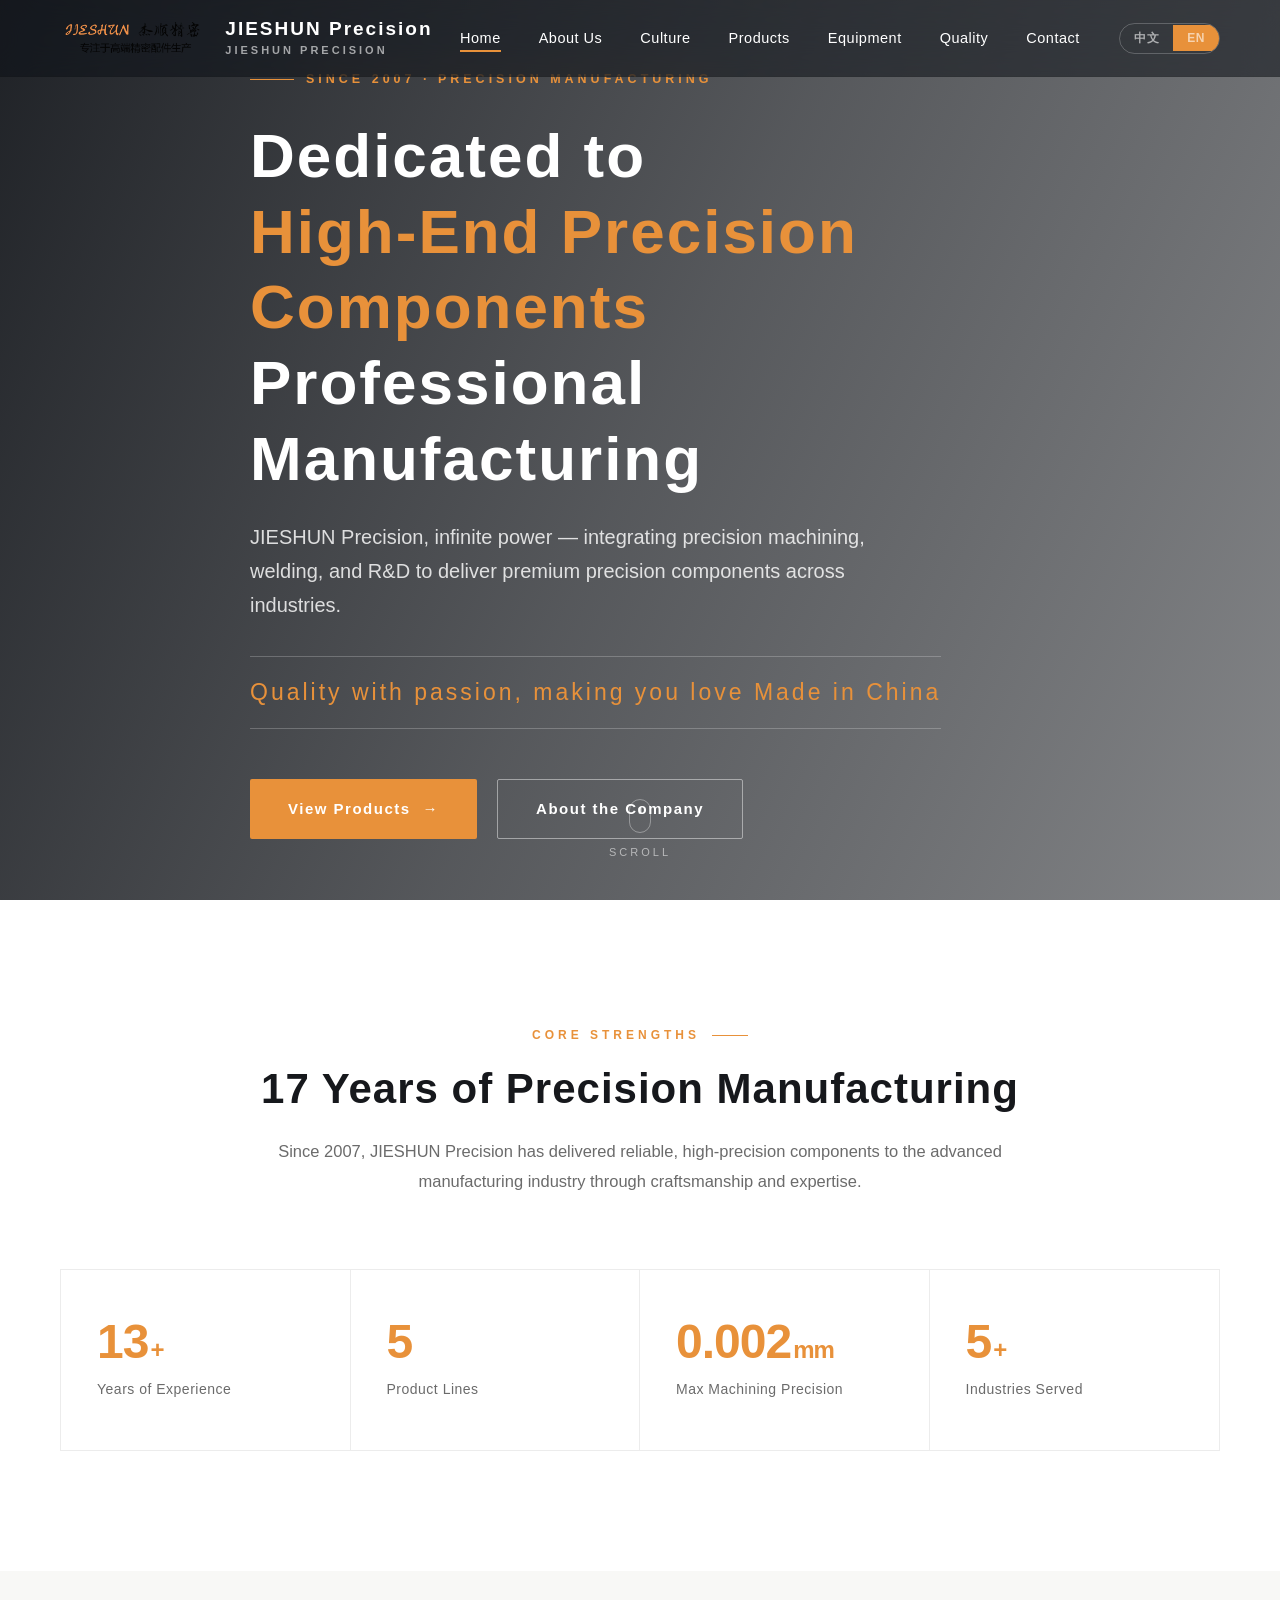
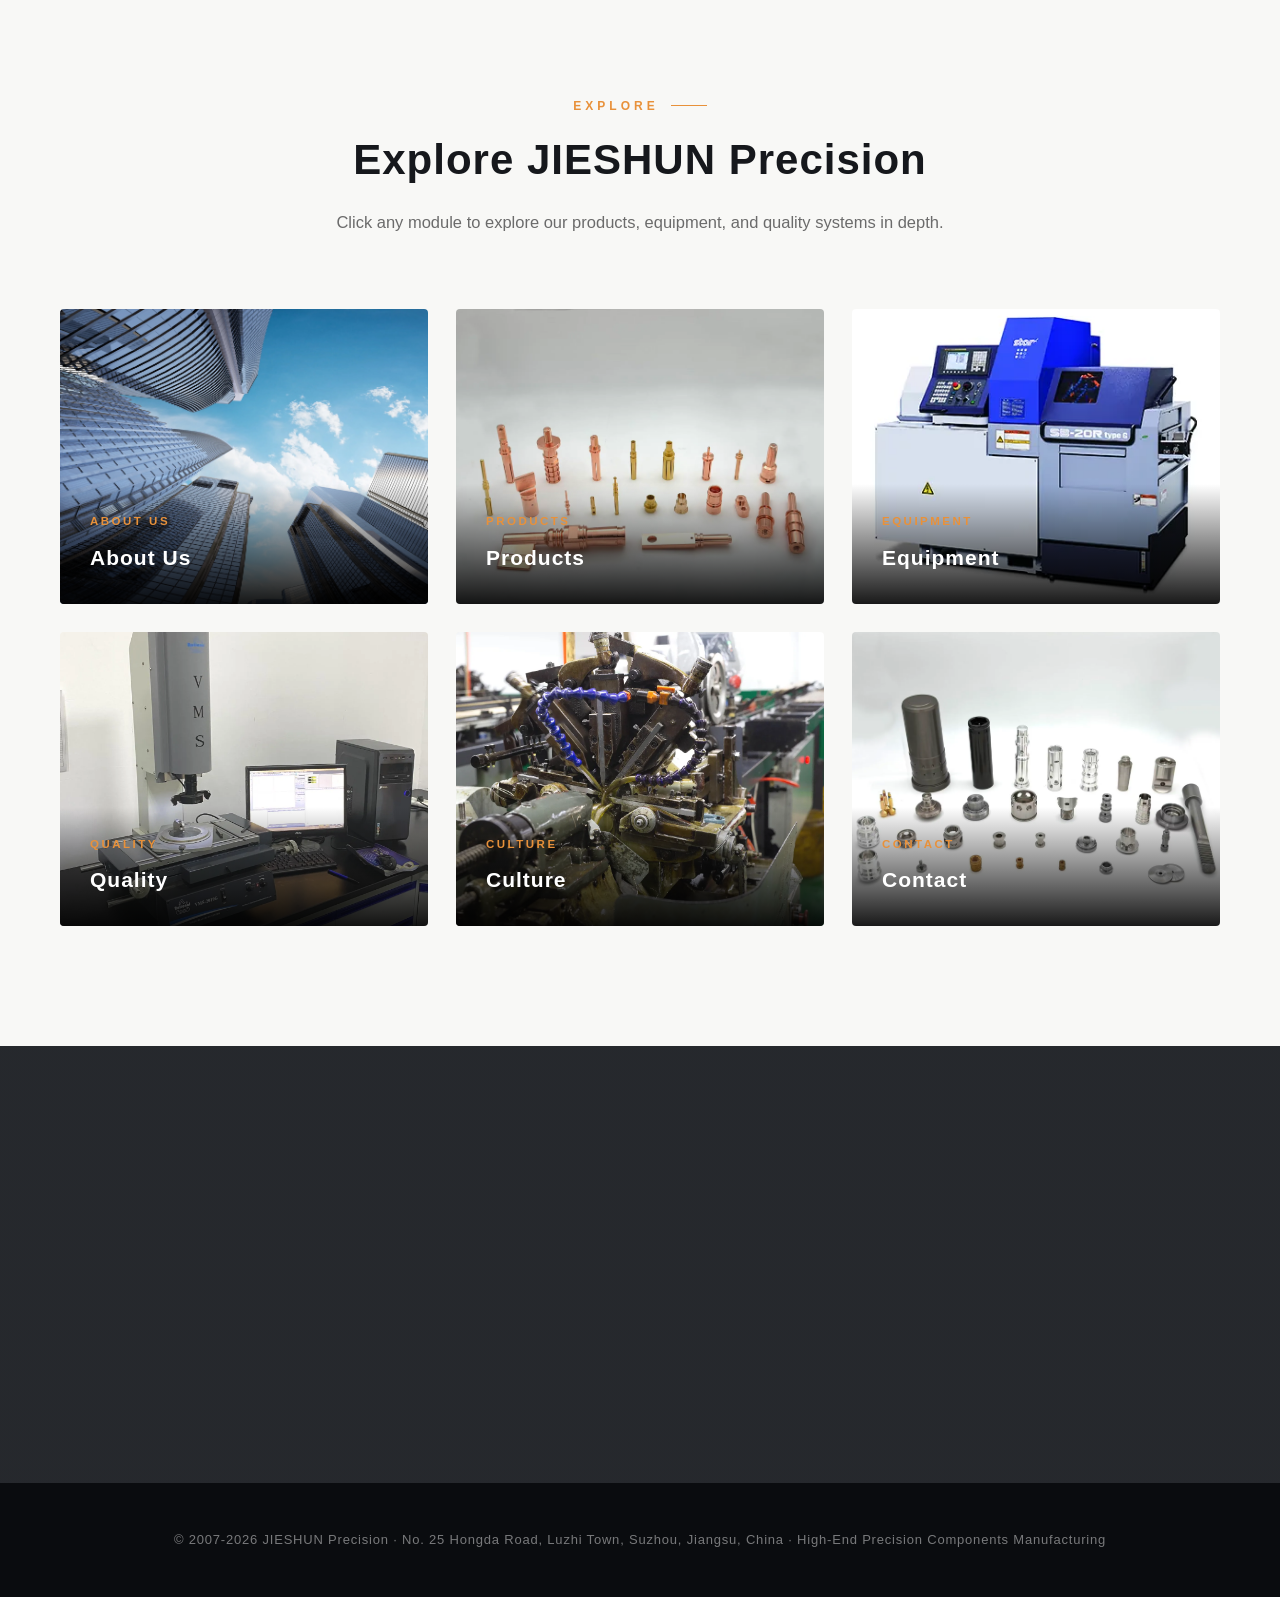
==== commit 59ab7673: "perf: 全部图片转 webp 格式，体积减少约 81% - 14 张 jpeg/png 转为 webp (q=80, m=6) - 同步更新 5 个 HTML 文件的 img 引用 - 总大小 ~" ====
--- a/index.html
+++ b/index.html
@@ -103,32 +103,32 @@
     </div>
     <div class="modules">
       <a href="about.html" class="module-card reveal d1">
-        <img src="assets/img/building.jpeg" alt="About Us">
+        <img src="assets/img/building.webp" alt="About Us">
         <div class="module-arrow">→</div>
         <div class="module-info"><div class="m-en">About Us</div><h3 data-i18n="home.mod.about">关于我们</h3></div>
       </a>
       <a href="products.html" class="module-card reveal d2">
-        <img src="assets/img/product-connector.png" alt="Products">
+        <img src="assets/img/product-connector.webp" alt="Products">
         <div class="module-arrow">→</div>
         <div class="module-info"><div class="m-en">Products</div><h3 data-i18n="home.mod.products">产品中心</h3></div>
       </a>
       <a href="equipment.html" class="module-card reveal d3">
-        <img src="assets/img/equipment-star.jpeg" alt="Equipment">
+        <img src="assets/img/equipment-star.webp" alt="Equipment">
         <div class="module-arrow">→</div>
         <div class="module-info"><div class="m-en">Equipment</div><h3 data-i18n="home.mod.equip">生产设备</h3></div>
       </a>
       <a href="quality.html" class="module-card reveal d1">
-        <img src="assets/img/quality-1.png" alt="Quality">
+        <img src="assets/img/quality-1.webp" alt="Quality">
         <div class="module-arrow">→</div>
         <div class="module-info"><div class="m-en">Quality</div><h3 data-i18n="home.mod.quality">品质管理</h3></div>
       </a>
       <a href="culture.html" class="module-card reveal d2">
-        <img src="assets/img/equipment-cam.png" alt="Culture">
+        <img src="assets/img/equipment-cam.webp" alt="Culture">
         <div class="module-arrow">→</div>
         <div class="module-info"><div class="m-en">Culture</div><h3 data-i18n="home.mod.culture">企业文化</h3></div>
       </a>
       <a href="contact.html" class="module-card reveal d3">
-        <img src="assets/img/product-auto.png" alt="Contact">
+        <img src="assets/img/product-auto.webp" alt="Contact">
         <div class="module-arrow">→</div>
         <div class="module-info"><div class="m-en">Contact</div><h3 data-i18n="home.mod.contact">联系我们</h3></div>
       </a>
--- a/assets/css/style.css
+++ b/assets/css/style.css
@@ -341,17 +341,30 @@
 .qcap{padding:18px 26px;text-align:center;font-size:15px;font-weight:600;color:var(--ink-soft);border-top:1px solid var(--line)}
 
 /* ===== Contact page ===== */
-.contact-grid{display:grid;grid-template-columns:1.1fr 1fr;gap:72px;align-items:start}
+.contact-grid{display:grid;grid-template-columns:1fr 1fr;gap:72px;align-items:stretch}
+.contact-info{background:rgba(255,255,255,.04);border:1px solid rgba(255,255,255,.13);border-radius:4px;padding:48px 40px}
 .contact-info h3{font-size:30px;font-weight:700;margin-bottom:14px;letter-spacing:1px}
 .contact-info .c-sub{color:rgba(255,255,255,.6);margin-bottom:40px;font-size:15.5px}
 .contact-list li{display:flex;gap:20px;padding:22px 0;border-bottom:1px solid rgba(255,255,255,.12)}
 .contact-list .c-ico{flex-shrink:0;width:46px;height:46px;border-radius:50%;background:var(--orange);display:flex;align-items:center;justify-content:center;font-size:19px;color:#fff}
 .contact-list .c-label{font-size:12.5px;color:rgba(255,255,255,.5);margin-bottom:5px;letter-spacing:1px}
 .contact-list .c-value{font-size:17px;color:#fff;font-weight:500}
-.contact-map{background:rgba(255,255,255,.04);border:1px solid rgba(255,255,255,.13);border-radius:4px;padding:56px 40px;display:flex;flex-direction:column;justify-content:center;align-items:center;text-align:center;min-height:340px}
+.contact-map{background:rgba(255,255,255,.04);border:1px solid rgba(255,255,255,.13);border-radius:4px;padding:48px 40px;display:flex;flex-direction:column;justify-content:space-between;align-items:center;text-align:center;min-height:340px}
 .contact-map .pin{width:72px;height:72px;border-radius:50%;background:var(--orange);display:flex;align-items:center;justify-content:center;font-size:32px;color:#fff;margin-bottom:28px;box-shadow:0 12px 30px rgba(232,145,58,.35)}
 .contact-map h4{font-size:20px;margin-bottom:10px}
 .contact-map p{color:rgba(255,255,255,.6);font-size:14.5px;max-width:300px;line-height:1.8}
+.contact-wall{margin-top:auto;padding-top:28px;border-top:1px solid rgba(255,255,255,.1);width:100%}
+.contact-wall img{width:100%;height:150px;object-fit:cover;border-radius:3px;box-shadow:0 10px 28px rgba(0,0,0,.32);display:block}
+.contact-wall .wall-cap{margin-top:14px;font-size:13px;color:rgba(255,255,255,.48);letter-spacing:.6px}
+
+/* ===== 证书条带 ===== */
+.cert-strip{display:flex;align-items:center;gap:44px;max-width:780px;margin:0 auto;background:#fff;border:1px solid var(--line);border-radius:4px;padding:34px 42px;box-shadow:var(--shadow-sm)}
+.cert-thumb{flex-shrink:0;width:118px;height:167px;overflow:hidden;border-radius:3px;box-shadow:0 5px 16px rgba(0,0,0,.1);cursor:pointer;transition:transform .35s}
+.cert-thumb:hover{transform:scale(1.03)}
+.cert-thumb img{width:100%;height:100%;object-fit:cover;display:block}
+.cert-text .sec-eyebrow{margin-bottom:12px}
+.cert-text h3{font-size:20px;font-weight:700;margin-bottom:10px}
+.cert-text p{font-size:14px;color:var(--gray);line-height:1.75}
 
 /* ===== Footer ===== */
 .footer{background:#0a0c0f;color:rgba(255,255,255,.45);padding:46px 0;text-align:center}
@@ -377,6 +390,8 @@
   .equip-card{grid-template-columns:1fr}
   .equip-img img{height:240px}
   .quality-grid{grid-template-columns:repeat(2,1fr)}
+  .cert-strip{flex-direction:column;text-align:center;gap:24px;padding:28px 24px}
+  .cert-thumb{width:100px;height:141px}
   .container{padding:0 24px}
   .section{padding:80px 0}
   .page-hero{padding:150px 0 70px}
